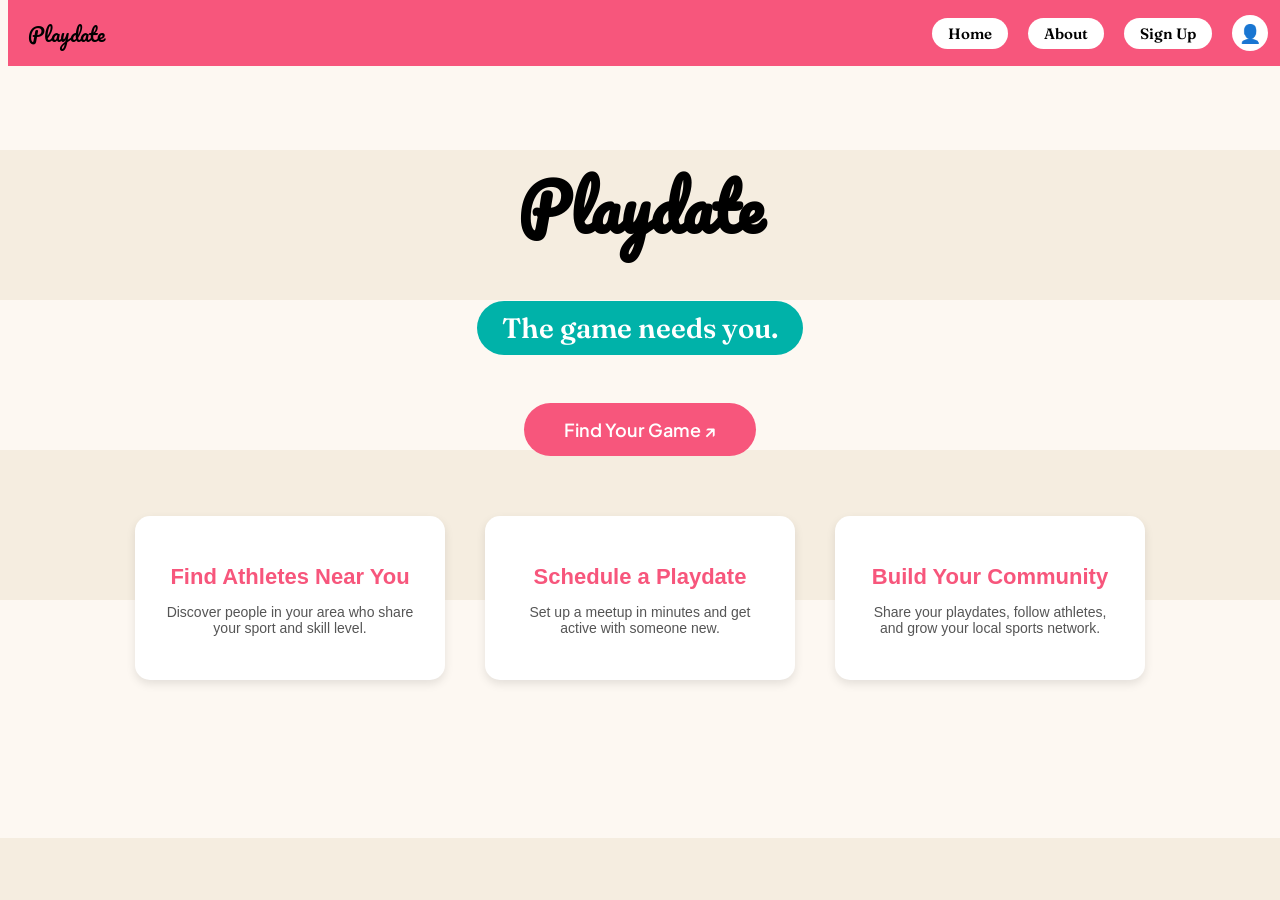
==== index.html @ 8d526f9e "profile icon now links to signup page across all pages" ====
<!DOCTYPE html>
<html lang="en">
<head>
    <meta charset="UTF-8">
    <meta name="viewport" content="width=device-width, initial-scale=1.0">
    <title>Playdate</title>
    <link rel="stylesheet" href="styles.css">
    <style>
        @media (max-width: 768px) {
            button {
                padding: 12px 30px;
                font-size: 16px;
            }
        }
    </style>
</head>
<body>
    <nav>
        <span onclick="window.location.href='index.html'" style="cursor: pointer;">Playdate</span>
        <a href="index.html">Home</a>
        <a href="about.html">About</a>
        <a href="signup.html">Sign Up</a>
        <a href="signup.html" class="profile-icon">👤</a>
    </nav>
    <h1>Playdate</h1>
    <p class="tagline">The game needs you.</p>
    <button onclick="window.location.href='athletes.html'">Find Your Game ↗</button>
    <div class="features">
        <div class="feature">
            <h2>Find Athletes Near You</h2>
            <p>Discover people in your area who share your sport and skill level.</p>
        </div>
        <div class="feature">
            <h2>Schedule a Playdate</h2>
            <p>Set up a meetup in minutes and get active with someone new.</p>
        </div>
        <div class="feature">
            <h2>Build Your Community</h2>
            <p>Share your playdates, follow athletes, and grow your local sports network.</p>
        </div>
    </div>
</body>
</html>
---- styles.css ----
@import url('https://fonts.googleapis.com/css2?family=Pacifico&family=Fraunces:wght@600&family=Plus+Jakarta+Sans:wght@600&display=swap');

body {
    background: repeating-linear-gradient(
        180deg,
        #fdf8f2 0px,
        #fdf8f2 150px,
        #f5ede0 150px,
        #f5ede0 300px
    );
    color: black;
    font-family: sans-serif;
    text-align: center;
    padding-top: 100px;
}

h1 {
    font-size: 64px;
    font-family: 'Pacifico', cursive;
    margin-bottom: 10px;
    color: #000000;
}

p {
    font-size: 24px;
}

.tagline {
    font-family: 'Fraunces', serif;
    font-weight: 600;
    font-size: 28px;
    color: white;
    background-color: #00B2A9;
    padding: 10px 25px;
    border-radius: 30px;
    display: inline-block;
}

button {
    display: block;
    margin: 20px auto 0 auto;
    background-color: #F7567C;
    color: white;
    border: none;
    padding: 15px 40px;
    font-size: 18px;
    font-family: 'Plus Jakarta Sans', sans-serif;
    font-weight: 600;
    border-radius: 30px;
    cursor: pointer;
}

button:hover {
    background-color: #e04570;
    cursor: pointer;
}

nav {
    position: fixed;
    top: 0;
    width: 100%;
    background-color: #F7567C;
    padding: 15px 20px;
    box-sizing: border-box;
    display: flex;
    gap: 20px;
    align-items: center;
}

nav span {
    font-family: 'Pacifico', cursive;
    font-weight: 400;
    font-size: 20px;
    color: black;
    margin-right: auto;
}

nav a {
    font-family: 'Fraunces', serif;
    font-weight: 600;
    color: black;
    text-decoration: none;
    font-size: 15px;
    background: white;
    padding: 6px 16px;
    border-radius: 20px;
}

nav a:hover {
    background: #ffe0e8;
}

nav a.profile-icon {
    width: 36px;
    height: 36px;
    border-radius: 50%;
    padding: 0;
    display: flex;
    align-items: center;
    justify-content: center;
    font-size: 18px;
}

nav a.profile-icon:hover {
    background: #ffe0e8;
}

.features {
    display: flex;
    justify-content: center;
    gap: 40px;
    margin-top: 60px;
    padding: 0 40px;
}

.feature {
    background-color: white;
    border-radius: 15px;
    padding: 30px;
    width: 250px;
    box-shadow: 0 4px 10px rgba(0,0,0,0.1);
}

.feature h2 {
    color: #F7567C;
    font-size: 22px;
    margin-bottom: 10px;
}

.feature p {
    color: #555555;
    font-size: 14px;
}

/* Mobile styles */
@media (max-width: 768px) {
    body {
        padding-top: 80px;
    }

    h1 {
        font-size: 42px;
    }

    p {
        font-size: 18px;
    }

    .tagline {
        font-size: 20px;
        padding: 8px 18px;
    }

    nav {
        gap: 8px;
        padding: 10px 12px;
    }

    nav a {
        font-size: 13px;
        padding: 5px 10px;
    }

    nav a.profile-icon {
        width: 30px;
        height: 30px;
        font-size: 15px;
    }

    .features {
        flex-direction: column;
        align-items: center;
        gap: 20px;
        margin-top: 40px;
        padding: 0 20px;
    }

    .feature {
        width: 100%;
        max-width: 340px;
    }
}
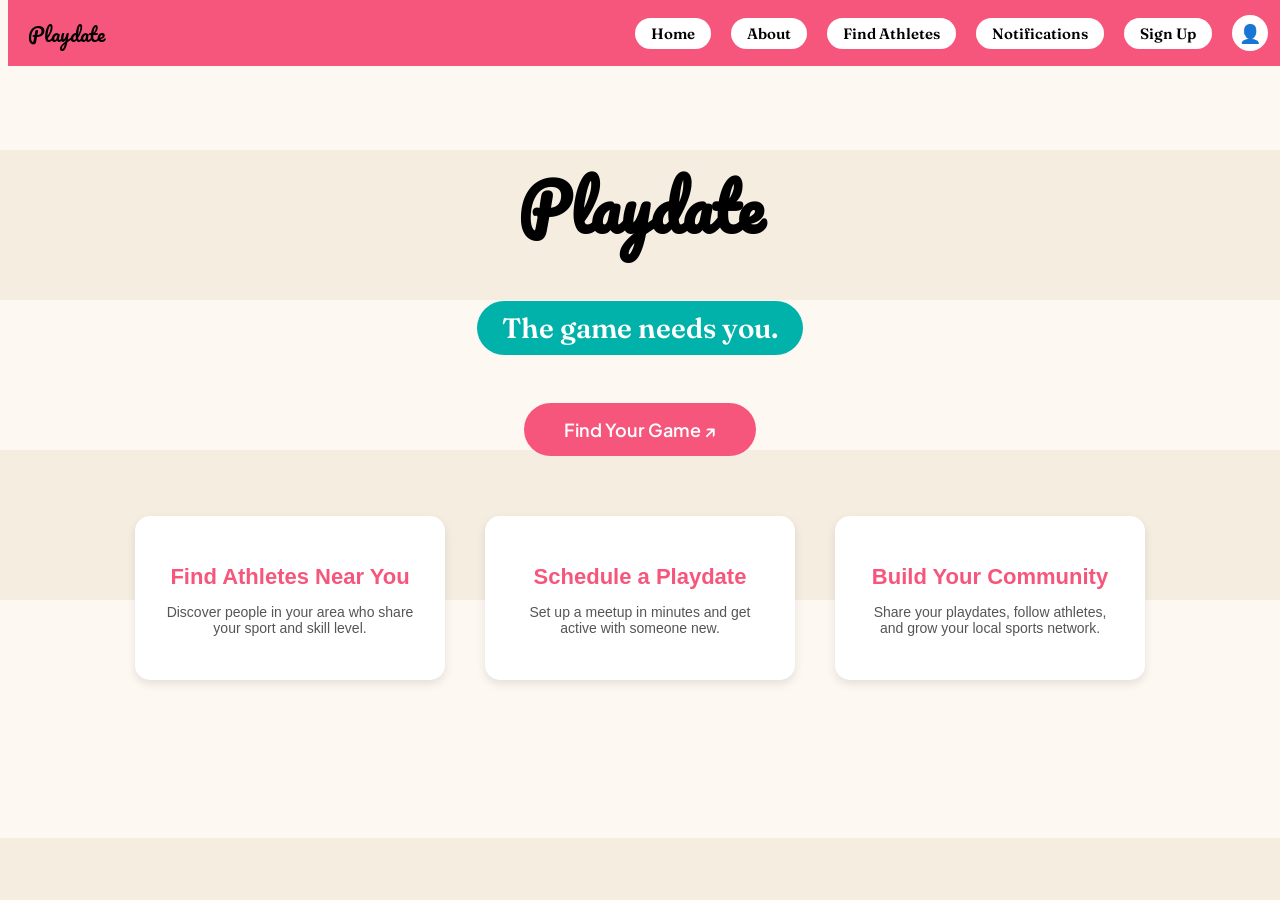
==== commit 46d57360: "Phase 4 complete — Playdate request flow, notifications page, self-marker button removed" ====
--- a/index.html
+++ b/index.html
@@ -17,10 +17,17 @@
 <body>
     <nav>
         <span onclick="window.location.href='index.html'" style="cursor: pointer;">Playdate</span>
-        <a href="index.html">Home</a>
-        <a href="about.html">About</a>
-        <a href="signup.html">Sign Up</a>
-        <a href="signup.html" class="profile-icon">👤</a>
+        <button class="hamburger" id="hamburger" onclick="document.getElementById('nav-links').classList.toggle('open');this.classList.toggle('open')" aria-label="Open menu">
+            <span></span><span></span><span></span>
+        </button>
+        <div class="nav-links" id="nav-links">
+            <a href="index.html">Home</a>
+            <a href="about.html">About</a>
+            <a href="athletes.html">Find Athletes</a>
+            <a href="notifications.html">Notifications</a>
+            <a href="signup.html">Sign Up</a>
+            <a href="profile.html" class="profile-icon">👤</a>
+        </div>
     </nav>
     <h1>Playdate</h1>
     <p class="tagline">The game needs you.</p>
--- a/styles.css
+++ b/styles.css
@@ -65,6 +65,7 @@
     display: flex;
     gap: 20px;
     align-items: center;
+    z-index: 1001;
 }
 
 nav span {
@@ -105,6 +106,39 @@
     background: #ffe0e8;
 }
 
+.nav-links {
+    display: flex;
+    align-items: center;
+    gap: 20px;
+}
+
+.hamburger {
+    display: none;
+    flex-direction: column;
+    justify-content: center;
+    gap: 5px;
+    background: transparent;
+    border: none;
+    padding: 4px;
+    margin: 0;
+    width: auto;
+    border-radius: 0;
+    cursor: pointer;
+}
+
+.hamburger span {
+    display: block;
+    width: 22px;
+    height: 2.5px;
+    background: white;
+    border-radius: 2px;
+    transition: transform 0.2s, opacity 0.2s;
+}
+
+.hamburger.open span:nth-child(1) { transform: translateY(7.5px) rotate(45deg); }
+.hamburger.open span:nth-child(2) { opacity: 0; }
+.hamburger.open span:nth-child(3) { transform: translateY(-7.5px) rotate(-45deg); }
+
 .features {
     display: flex;
     justify-content: center;
@@ -135,7 +169,7 @@
 /* Mobile styles */
 @media (max-width: 768px) {
     body {
-        padding-top: 80px;
+        padding-top: 55px;
     }
 
     h1 {
@@ -152,18 +186,41 @@
     }
 
     nav {
+        padding: 10px 16px;
+    }
+
+    .hamburger {
+        display: flex;
+    }
+
+    .nav-links {
+        display: none;
+        flex-direction: column;
+        align-items: stretch;
+        position: absolute;
+        top: 100%;
+        left: 0;
+        right: 0;
+        background: #F7567C;
+        padding: 10px 16px 16px;
         gap: 8px;
-        padding: 10px 12px;
-    }
-
-    nav a {
-        font-size: 13px;
-        padding: 5px 10px;
-    }
-
-    nav a.profile-icon {
-        width: 30px;
-        height: 30px;
+        box-shadow: 0 4px 12px rgba(0,0,0,0.15);
+    }
+
+    .nav-links.open {
+        display: flex;
+    }
+
+    .nav-links a {
+        text-align: center;
+        font-size: 15px;
+        padding: 10px 16px;
+    }
+
+    .nav-links a.profile-icon {
+        width: auto;
+        height: auto;
+        border-radius: 20px;
         font-size: 15px;
     }
 
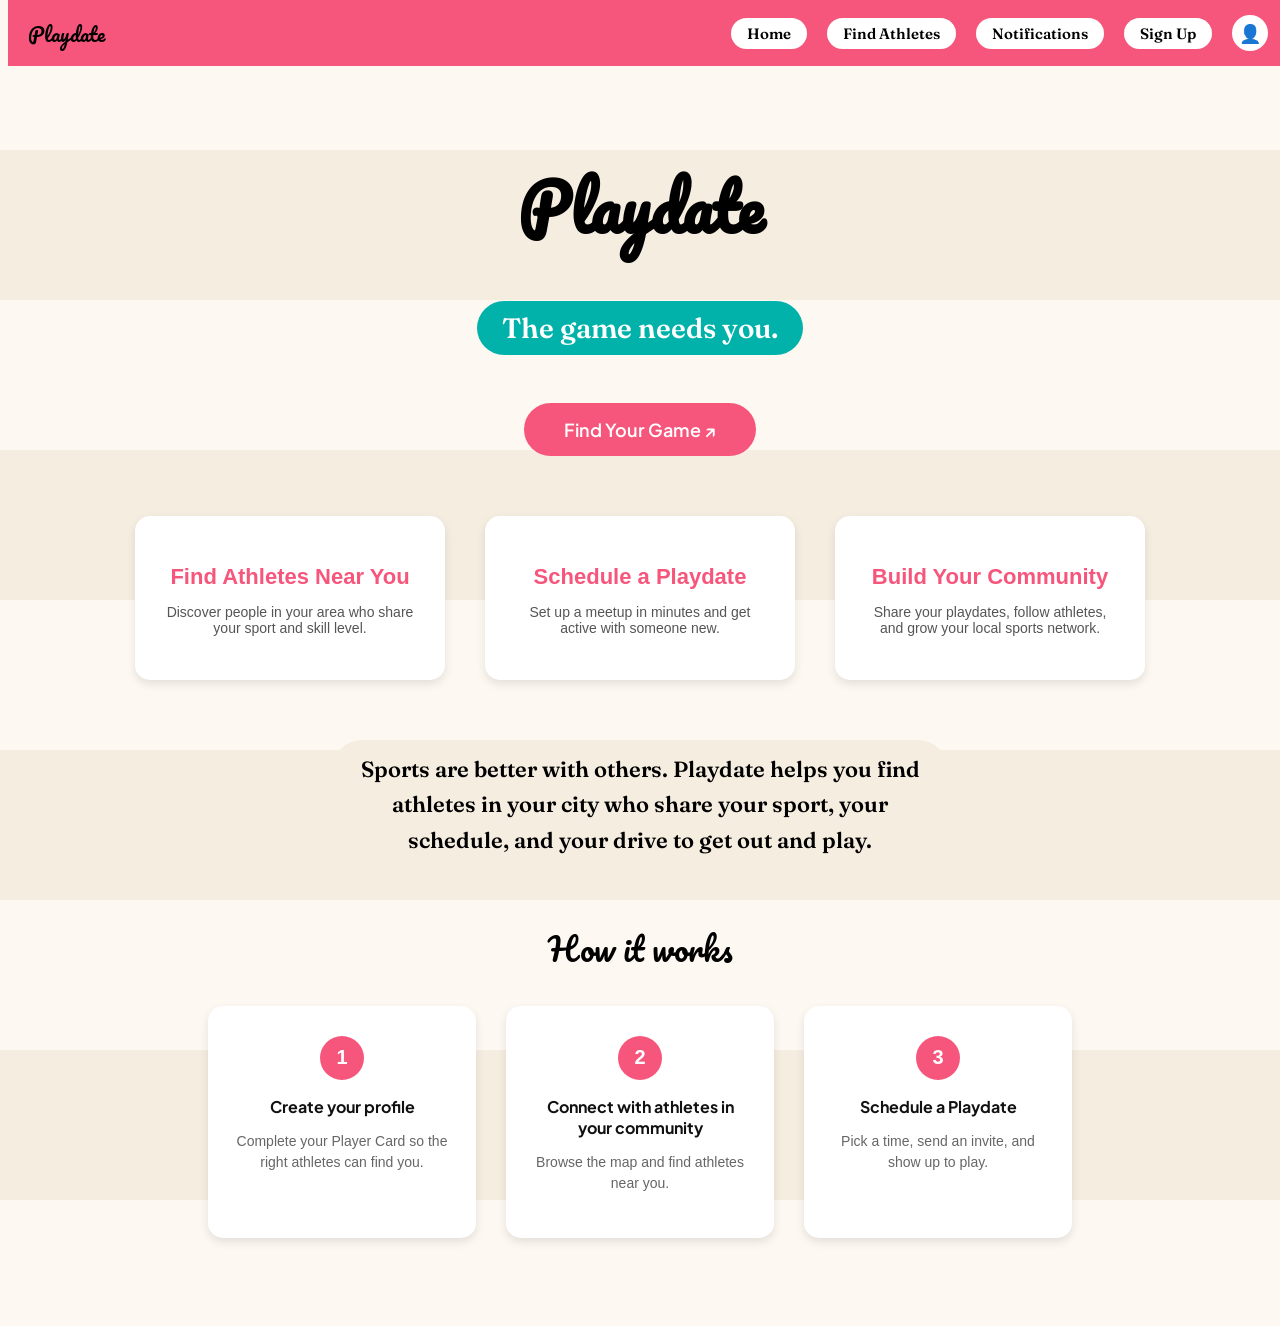
==== commit 6b679866: "Combined about and home pages, removed about.html, updated all nav links" ====
--- a/index.html
+++ b/index.html
@@ -6,10 +6,99 @@
     <title>Playdate</title>
     <link rel="stylesheet" href="styles.css">
     <style>
+        .mission {
+            font-family: 'Fraunces', serif;
+            font-weight: 600;
+            font-size: 22px;
+            color: #000;
+            background: #f5ede0;
+            display: inline-block;
+            padding: 12px 28px;
+            border-radius: 30px;
+            line-height: 1.6;
+            max-width: 560px;
+            margin: 60px auto 0;
+        }
+
+        .how-title {
+            font-family: 'Pacifico', cursive;
+            font-size: 32px;
+            color: #000;
+            margin: 50px 0 30px;
+        }
+
+        .steps {
+            display: flex;
+            justify-content: center;
+            gap: 30px;
+            padding: 0 40px 80px;
+            flex-wrap: wrap;
+        }
+
+        .step {
+            background: white;
+            border-radius: 15px;
+            padding: 30px 24px;
+            width: 220px;
+            text-align: center;
+            box-shadow: 0 4px 10px rgba(0,0,0,0.1);
+        }
+
+        .step-num {
+            width: 44px;
+            height: 44px;
+            border-radius: 50%;
+            background: #F7567C;
+            color: white;
+            font-weight: 700;
+            font-size: 20px;
+            display: flex;
+            align-items: center;
+            justify-content: center;
+            margin: 0 auto 14px;
+        }
+
+        .step h3 {
+            font-family: 'Plus Jakarta Sans', sans-serif;
+            font-size: 16px;
+            font-weight: 700;
+            color: #111;
+            margin-bottom: 8px;
+        }
+
+        .step p {
+            font-size: 14px;
+            color: #666;
+            line-height: 1.5;
+        }
+
         @media (max-width: 768px) {
             button {
                 padding: 12px 30px;
                 font-size: 16px;
+            }
+
+            .mission {
+                font-size: 18px;
+                padding: 10px 20px;
+                margin-top: 40px;
+            }
+
+            .how-title {
+                font-size: 26px;
+                margin: 36px 0 20px;
+            }
+
+            .steps {
+                flex-direction: column;
+                align-items: center;
+                padding: 0 20px 60px;
+                gap: 16px;
+            }
+
+            .step {
+                width: 100%;
+                max-width: 340px;
             }
         }
     </style>
@@ -22,7 +111,6 @@
         </button>
         <div class="nav-links" id="nav-links">
             <a href="index.html">Home</a>
-            <a href="about.html">About</a>
             <a href="athletes.html">Find Athletes</a>
             <a href="notifications.html">Notifications</a>
             <a href="signup.html">Sign Up</a>
@@ -46,5 +134,27 @@
             <p>Share your playdates, follow athletes, and grow your local sports network.</p>
         </div>
     </div>
+
+    <p class="mission">Sports are better with others. Playdate helps you find athletes in your city who share your sport, your schedule, and your drive to get out and play.</p>
+
+    <div class="how-title">How it works</div>
+
+    <div class="steps">
+        <div class="step">
+            <div class="step-num">1</div>
+            <h3>Create your profile</h3>
+            <p>Complete your Player Card so the right athletes can find you.</p>
+        </div>
+        <div class="step">
+            <div class="step-num">2</div>
+            <h3>Connect with athletes in your community</h3>
+            <p>Browse the map and find athletes near you.</p>
+        </div>
+        <div class="step">
+            <div class="step-num">3</div>
+            <h3>Schedule a Playdate</h3>
+            <p>Pick a time, send an invite, and show up to play.</p>
+        </div>
+    </div>
 </body>
 </html>
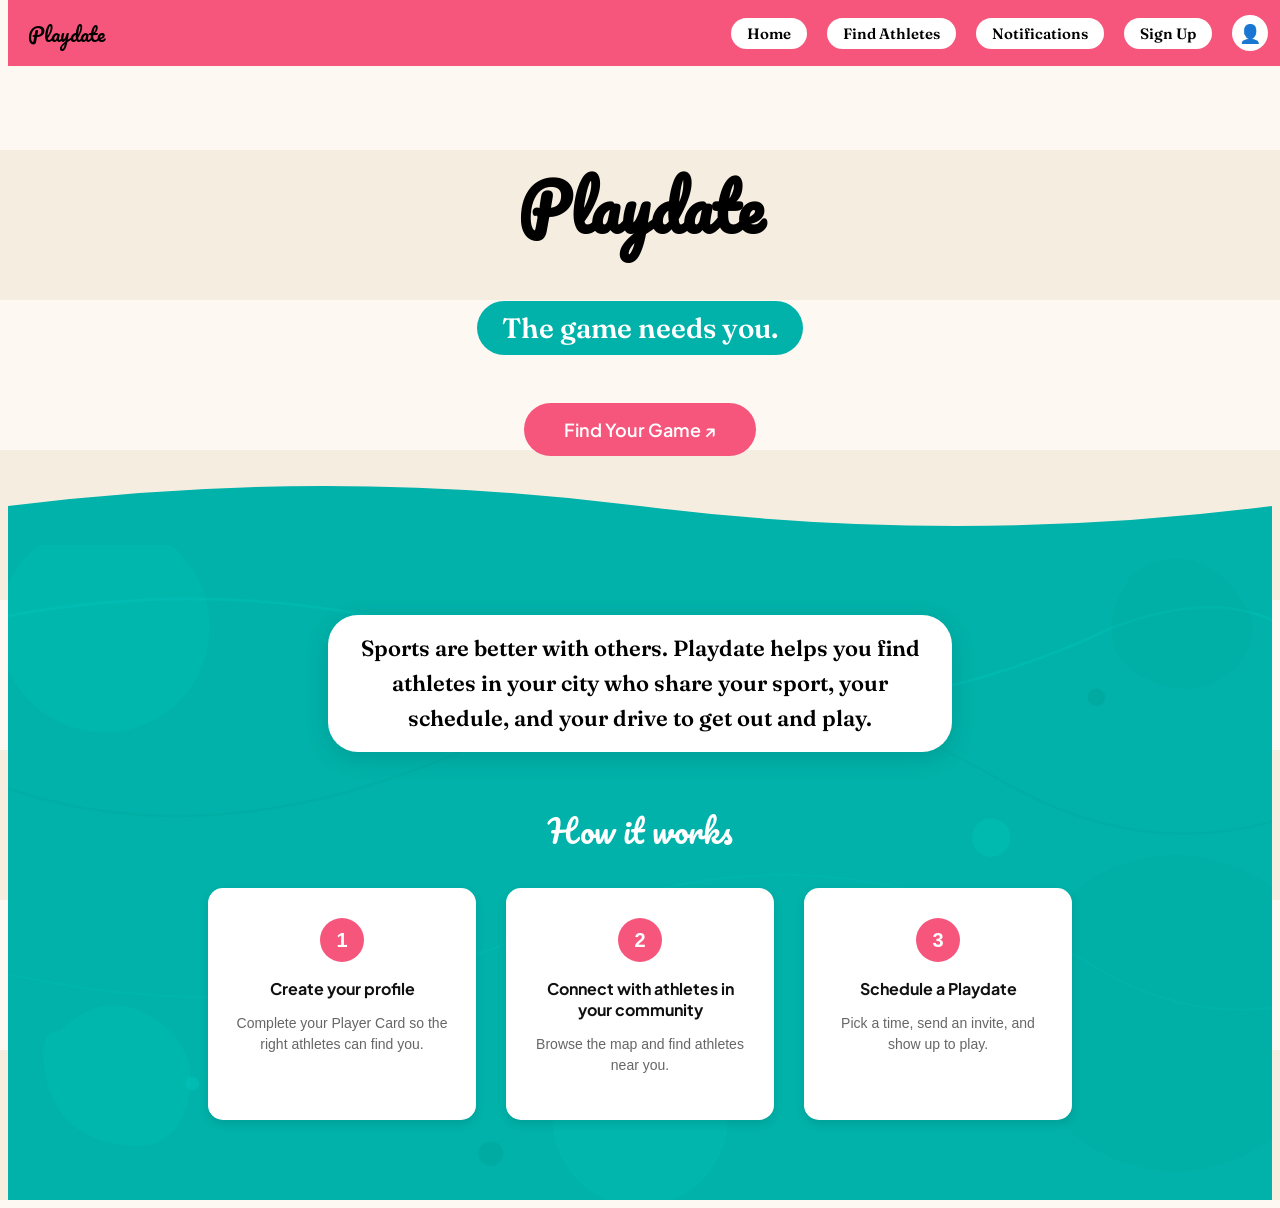
==== commit e0ae8aa6: "Home page redesign — removed feature bubbles, teal bottom section, wave divider, animated oval" ====
--- a/index.html
+++ b/index.html
@@ -11,20 +11,32 @@
             font-weight: 600;
             font-size: 22px;
             color: #000;
-            background: #f5ede0;
+            background: #ffffff;
             display: inline-block;
-            padding: 12px 28px;
+            padding: 16px 32px;
             border-radius: 30px;
             line-height: 1.6;
             max-width: 560px;
-            margin: 60px auto 0;
+            margin: 50px auto 0;
+            box-shadow: 0 6px 24px rgba(0,0,0,0.12);
+            transition: transform 0.3s ease, box-shadow 0.3s ease;
+            position: relative;
+            z-index: 1;
+            cursor: default;
+        }
+
+        .mission:hover {
+            transform: scale(1.03);
+            box-shadow: 0 10px 40px rgba(0, 178, 169, 0.4), 0 4px 16px rgba(247, 86, 124, 0.2);
         }
 
         .how-title {
             font-family: 'Pacifico', cursive;
             font-size: 32px;
-            color: #000;
+            color: #ffffff;
             margin: 50px 0 30px;
+            position: relative;
+            z-index: 1;
         }
 
         .steps {
@@ -33,6 +45,8 @@
             gap: 30px;
             padding: 0 40px 80px;
             flex-wrap: wrap;
+            position: relative;
+            z-index: 1;
         }
 
         .step {
@@ -72,6 +86,34 @@
             line-height: 1.5;
         }
 
+        .wave-divider {
+            display: block;
+            line-height: 0;
+            margin-bottom: -1px;
+        }
+
+        .wave-divider svg {
+            display: block;
+            width: 100%;
+            height: 90px;
+        }
+
+        .bottom-section {
+            background: #00B2A9;
+            position: relative;
+            overflow: hidden;
+            padding-top: 20px;
+        }
+
+        .teal-bg-pattern {
+            position: absolute;
+            top: 0;
+            left: 0;
+            width: 100%;
+            height: 100%;
+            pointer-events: none;
+        }
+
         @media (max-width: 768px) {
             button {
                 padding: 12px 30px;
@@ -80,7 +122,7 @@
 
             .mission {
                 font-size: 18px;
-                padding: 10px 20px;
+                padding: 12px 20px;
                 margin-top: 40px;
             }
 
@@ -99,6 +141,10 @@
             .step {
                 width: 100%;
                 max-width: 340px;
+            }
+
+            .wave-divider svg {
+                height: 60px;
             }
         }
     </style>
@@ -120,41 +166,52 @@
     <h1>Playdate</h1>
     <p class="tagline">The game needs you.</p>
     <button onclick="window.location.href='athletes.html'">Find Your Game ↗</button>
-    <div class="features">
-        <div class="feature">
-            <h2>Find Athletes Near You</h2>
-            <p>Discover people in your area who share your sport and skill level.</p>
+
+    <div class="wave-divider">
+        <svg xmlns="http://www.w3.org/2000/svg" viewBox="0 0 1440 90" preserveAspectRatio="none">
+            <path fill="#00B2A9" d="M0,50 Q360,10 720,50 Q1080,90 1440,50 L1440,90 L0,90 Z"/>
+        </svg>
+    </div>
+
+    <section class="bottom-section">
+        <svg class="teal-bg-pattern" xmlns="http://www.w3.org/2000/svg" viewBox="0 0 1440 800" preserveAspectRatio="xMidYMid slice" aria-hidden="true">
+            <circle cx="110" cy="120" r="120" fill="#00C9BF" opacity="0.22"/>
+            <circle cx="1330" cy="560" r="180" fill="#009E96" opacity="0.18"/>
+            <circle cx="720" cy="680" r="100" fill="#00C9BF" opacity="0.15"/>
+            <path d="M-60,120 Q280,40 600,160 Q920,280 1260,120 Q1420,60 1500,160" fill="none" stroke="#00C9BF" stroke-width="3" opacity="0.28"/>
+            <path d="M-60,280 Q200,400 520,260 Q840,120 1140,300 Q1320,400 1500,320" fill="none" stroke="#009E96" stroke-width="2.5" opacity="0.22"/>
+            <path d="M-60,500 Q300,600 620,460 Q940,320 1260,520 Q1380,580 1500,540" fill="none" stroke="#00C9BF" stroke-width="2" opacity="0.18"/>
+            <circle cx="310" cy="480" r="18" fill="#00C9BF" opacity="0.35"/>
+            <circle cx="890" cy="160" r="12" fill="#009E96" opacity="0.3"/>
+            <circle cx="1120" cy="360" r="22" fill="#00C9BF" opacity="0.28"/>
+            <circle cx="550" cy="720" r="14" fill="#009E96" opacity="0.35"/>
+            <circle cx="210" cy="640" r="8" fill="#00C9BF" opacity="0.4"/>
+            <circle cx="1240" cy="200" r="10" fill="#009E96" opacity="0.38"/>
+            <path d="M1280,60 Q1340,20 1390,70 Q1440,120 1400,165 Q1350,210 1290,175 Q1230,140 1280,60Z" fill="#009E96" opacity="0.18"/>
+            <path d="M60,580 Q110,530 165,565 Q220,600 205,660 Q190,720 130,710 Q60,700 45,640 Q30,580 60,580Z" fill="#00C9BF" opacity="0.22"/>
+        </svg>
+
+        <p class="mission">Sports are better with others. Playdate helps you find athletes in your city who share your sport, your schedule, and your drive to get out and play.</p>
+
+        <div class="how-title">How it works</div>
+
+        <div class="steps">
+            <div class="step">
+                <div class="step-num">1</div>
+                <h3>Create your profile</h3>
+                <p>Complete your Player Card so the right athletes can find you.</p>
+            </div>
+            <div class="step">
+                <div class="step-num">2</div>
+                <h3>Connect with athletes in your community</h3>
+                <p>Browse the map and find athletes near you.</p>
+            </div>
+            <div class="step">
+                <div class="step-num">3</div>
+                <h3>Schedule a Playdate</h3>
+                <p>Pick a time, send an invite, and show up to play.</p>
+            </div>
         </div>
-        <div class="feature">
-            <h2>Schedule a Playdate</h2>
-            <p>Set up a meetup in minutes and get active with someone new.</p>
-        </div>
-        <div class="feature">
-            <h2>Build Your Community</h2>
-            <p>Share your playdates, follow athletes, and grow your local sports network.</p>
-        </div>
-    </div>
-
-    <p class="mission">Sports are better with others. Playdate helps you find athletes in your city who share your sport, your schedule, and your drive to get out and play.</p>
-
-    <div class="how-title">How it works</div>
-
-    <div class="steps">
-        <div class="step">
-            <div class="step-num">1</div>
-            <h3>Create your profile</h3>
-            <p>Complete your Player Card so the right athletes can find you.</p>
-        </div>
-        <div class="step">
-            <div class="step-num">2</div>
-            <h3>Connect with athletes in your community</h3>
-            <p>Browse the map and find athletes near you.</p>
-        </div>
-        <div class="step">
-            <div class="step-num">3</div>
-            <h3>Schedule a Playdate</h3>
-            <p>Pick a time, send an invite, and show up to play.</p>
-        </div>
-    </div>
+    </section>
 </body>
-</html>+</html>
--- a/styles.css
+++ b/styles.css
@@ -139,33 +139,6 @@
 .hamburger.open span:nth-child(2) { opacity: 0; }
 .hamburger.open span:nth-child(3) { transform: translateY(-7.5px) rotate(-45deg); }
 
-.features {
-    display: flex;
-    justify-content: center;
-    gap: 40px;
-    margin-top: 60px;
-    padding: 0 40px;
-}
-
-.feature {
-    background-color: white;
-    border-radius: 15px;
-    padding: 30px;
-    width: 250px;
-    box-shadow: 0 4px 10px rgba(0,0,0,0.1);
-}
-
-.feature h2 {
-    color: #F7567C;
-    font-size: 22px;
-    margin-bottom: 10px;
-}
-
-.feature p {
-    color: #555555;
-    font-size: 14px;
-}
-
 /* Mobile styles */
 @media (max-width: 768px) {
     body {
@@ -224,16 +197,4 @@
         font-size: 15px;
     }
 
-    .features {
-        flex-direction: column;
-        align-items: center;
-        gap: 20px;
-        margin-top: 40px;
-        padding: 0 20px;
-    }
-
-    .feature {
-        width: 100%;
-        max-width: 340px;
-    }
 }
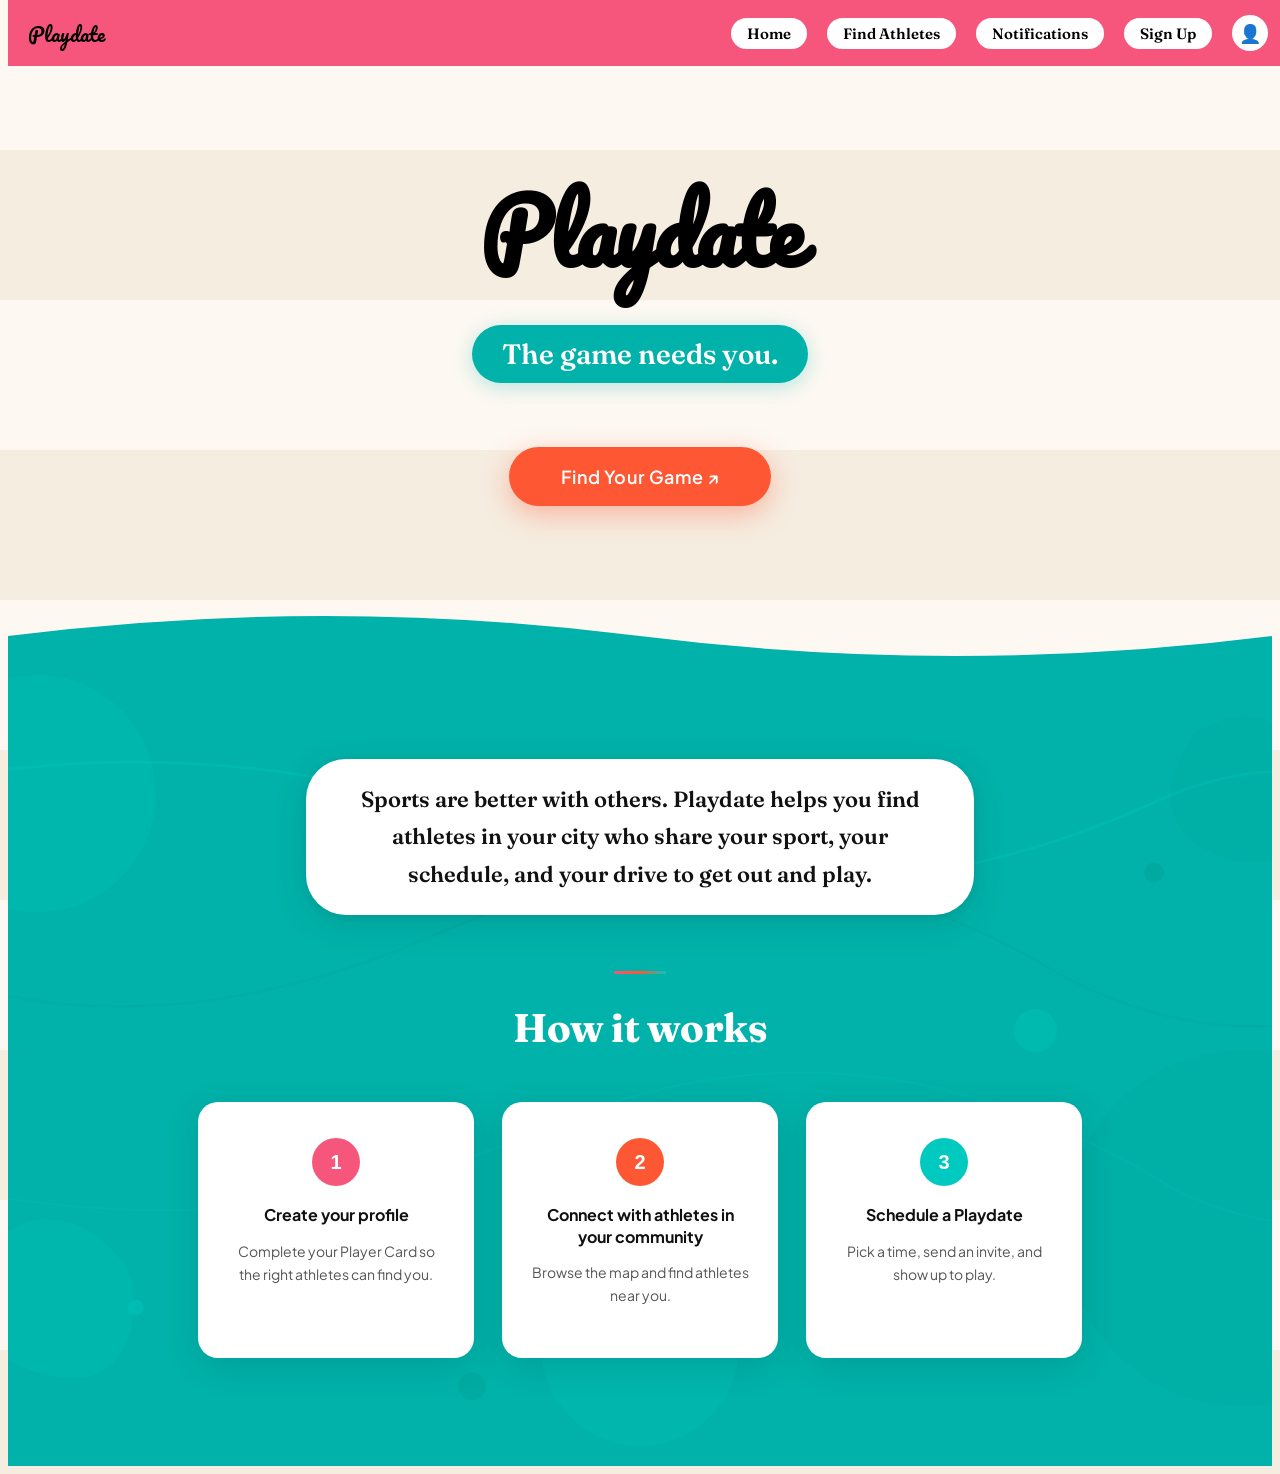
==== commit 36ce7053: "Phase 5 progress — home page polish, nav Sign Up hiding, edit profile UX" ====
--- a/index.html
+++ b/index.html
@@ -5,45 +5,123 @@
     <meta name="viewport" content="width=device-width, initial-scale=1.0">
     <title>Playdate</title>
     <link rel="stylesheet" href="styles.css">
+    <link href="https://fonts.googleapis.com/css2?family=Fraunces:ital,opsz,wght@0,9..144,600;0,9..144,700;0,9..144,900;1,9..144,600&family=Plus+Jakarta+Sans:wght@400;600;700&display=swap" rel="stylesheet">
     <style>
+        /* ── Hero overrides ─────────────────────────────────────────── */
+        body {
+            padding-top: 120px;
+        }
+
+        h1 {
+            font-size: 88px;
+            letter-spacing: -2px;
+            line-height: 1;
+            margin-bottom: 22px;
+        }
+
+        .tagline {
+            font-size: 28px;
+            padding: 12px 30px;
+            box-shadow: 0 4px 20px rgba(0, 178, 169, 0.28);
+        }
+
+        /* Coral-orange CTA — scoped to .hero-cta so hamburger is unaffected */
+        .hero-cta {
+            background: #FE5733;
+            padding: 18px 52px;
+            letter-spacing: 0.4px;
+            margin: 36px auto 80px;
+            box-shadow: 0 8px 28px rgba(254, 87, 51, 0.38);
+            transition: background 0.2s ease, box-shadow 0.2s ease, transform 0.15s ease;
+        }
+        .hero-cta:hover {
+            background: #e8481f;
+            box-shadow: 0 14px 36px rgba(254, 87, 51, 0.48);
+            transform: translateY(-2px);
+        }
+
+        /* ── Wave divider ───────────────────────────────────────────── */
+        .wave-divider {
+            display: block;
+            line-height: 0;
+            margin-bottom: -1px;
+        }
+        .wave-divider svg {
+            display: block;
+            width: 100%;
+            height: 90px;
+        }
+
+        /* ── Bottom teal section ────────────────────────────────────── */
+        .bottom-section {
+            background: #00B2A9;
+            position: relative;
+            overflow: hidden;
+            padding-top: 20px;
+        }
+        .teal-bg-pattern {
+            position: absolute;
+            top: 0;
+            left: 0;
+            width: 100%;
+            height: 100%;
+            pointer-events: none;
+        }
+
+        /* ── Mission oval ───────────────────────────────────────────── */
         .mission {
             font-family: 'Fraunces', serif;
             font-weight: 600;
             font-size: 22px;
-            color: #000;
+            color: #111;
             background: #ffffff;
             display: inline-block;
-            padding: 16px 32px;
-            border-radius: 30px;
-            line-height: 1.6;
-            max-width: 560px;
-            margin: 50px auto 0;
-            box-shadow: 0 6px 24px rgba(0,0,0,0.12);
+            padding: 22px 44px;
+            border-radius: 40px;
+            line-height: 1.7;
+            max-width: 580px;
+            margin: 64px auto 0;
+            box-shadow: 0 8px 36px rgba(0,0,0,0.10), 0 2px 8px rgba(0,0,0,0.06);
             transition: transform 0.3s ease, box-shadow 0.3s ease;
             position: relative;
             z-index: 1;
             cursor: default;
         }
-
         .mission:hover {
             transform: scale(1.03);
-            box-shadow: 0 10px 40px rgba(0, 178, 169, 0.4), 0 4px 16px rgba(247, 86, 124, 0.2);
-        }
-
+            box-shadow: 0 14px 52px rgba(0, 178, 169, 0.38), 0 4px 16px rgba(247, 86, 124, 0.18);
+        }
+
+        /* ── Tricolor section divider ───────────────────────────────── */
+        .section-divider {
+            width: 52px;
+            height: 3px;
+            background: linear-gradient(90deg, #F7567C 0%, #FE5733 50%, #00C9BF 100%);
+            border-radius: 2px;
+            margin: 56px auto 0;
+            position: relative;
+            z-index: 1;
+        }
+
+        /* ── "How it works" heading ─────────────────────────────────── */
         .how-title {
-            font-family: 'Pacifico', cursive;
-            font-size: 32px;
+            font-family: 'Fraunces', serif;
+            font-weight: 700;
+            font-size: 40px;
             color: #ffffff;
-            margin: 50px 0 30px;
-            position: relative;
-            z-index: 1;
-        }
-
+            margin: 32px 0 52px;
+            letter-spacing: -0.5px;
+            line-height: 1.1;
+            position: relative;
+            z-index: 1;
+        }
+
+        /* ── Step cards ─────────────────────────────────────────────── */
         .steps {
             display: flex;
             justify-content: center;
-            gap: 30px;
-            padding: 0 40px 80px;
+            gap: 28px;
+            padding: 0 40px 108px;
             flex-wrap: wrap;
             position: relative;
             z-index: 1;
@@ -51,16 +129,16 @@
 
         .step {
             background: white;
-            border-radius: 15px;
-            padding: 30px 24px;
+            border-radius: 20px;
+            padding: 36px 28px;
             width: 220px;
             text-align: center;
-            box-shadow: 0 4px 10px rgba(0,0,0,0.1);
+            box-shadow: 0 8px 36px rgba(0,0,0,0.11);
         }
 
         .step-num {
-            width: 44px;
-            height: 44px;
+            width: 48px;
+            height: 48px;
             border-radius: 50%;
             background: #F7567C;
             color: white;
@@ -69,7 +147,7 @@
             display: flex;
             align-items: center;
             justify-content: center;
-            margin: 0 auto 14px;
+            margin: 0 auto 18px;
         }
 
         .step h3 {
@@ -77,75 +155,43 @@
             font-size: 16px;
             font-weight: 700;
             color: #111;
-            margin-bottom: 8px;
+            margin-bottom: 10px;
+            line-height: 1.35;
         }
 
         .step p {
+            font-family: 'Plus Jakarta Sans', sans-serif;
             font-size: 14px;
-            color: #666;
-            line-height: 1.5;
-        }
-
-        .wave-divider {
-            display: block;
-            line-height: 0;
-            margin-bottom: -1px;
-        }
-
-        .wave-divider svg {
-            display: block;
-            width: 100%;
-            height: 90px;
-        }
-
-        .bottom-section {
-            background: #00B2A9;
-            position: relative;
-            overflow: hidden;
-            padding-top: 20px;
-        }
-
-        .teal-bg-pattern {
-            position: absolute;
-            top: 0;
-            left: 0;
-            width: 100%;
-            height: 100%;
-            pointer-events: none;
-        }
-
+            color: #555;
+            line-height: 1.65;
+        }
+
+        /* ── Responsive ─────────────────────────────────────────────── */
         @media (max-width: 768px) {
-            button {
-                padding: 12px 30px;
-                font-size: 16px;
-            }
-
-            .mission {
-                font-size: 18px;
-                padding: 12px 20px;
-                margin-top: 40px;
-            }
-
-            .how-title {
-                font-size: 26px;
-                margin: 36px 0 20px;
-            }
+            body { padding-top: 72px; }
+
+            h1 { font-size: 54px; letter-spacing: -1px; margin-bottom: 16px; }
+
+            .tagline { font-size: 20px; padding: 10px 22px; }
+
+            .hero-cta { padding: 14px 36px; font-size: 16px; margin: 28px auto 56px; }
+
+            .mission { font-size: 18px; padding: 18px 24px; margin-top: 44px; border-radius: 28px; }
+
+            .section-divider { margin-top: 44px; }
+
+            .how-title { font-size: 30px; margin: 28px 0 36px; }
 
             .steps {
                 flex-direction: column;
                 align-items: center;
-                padding: 0 20px 60px;
+                padding: 0 20px 72px;
                 gap: 16px;
             }
 
-            .step {
-                width: 100%;
-                max-width: 340px;
-            }
-
-            .wave-divider svg {
-                height: 60px;
-            }
+            .step { width: 100%; max-width: 340px; }
+
+            .wave-divider svg { height: 60px; }
         }
     </style>
 </head>
@@ -159,13 +205,14 @@
             <a href="index.html">Home</a>
             <a href="athletes.html">Find Athletes</a>
             <a href="notifications.html">Notifications</a>
-            <a href="signup.html">Sign Up</a>
+            <a href="signup.html" id="nav-signup">Sign Up</a>
             <a href="profile.html" class="profile-icon">👤</a>
         </div>
     </nav>
+    <script>if(localStorage.getItem('playdateUser')){document.getElementById('nav-signup').style.display='none';}</script>
     <h1>Playdate</h1>
     <p class="tagline">The game needs you.</p>
-    <button onclick="window.location.href='athletes.html'">Find Your Game ↗</button>
+    <button class="hero-cta" onclick="window.location.href='athletes.html'">Find Your Game ↗</button>
 
     <div class="wave-divider">
         <svg xmlns="http://www.w3.org/2000/svg" viewBox="0 0 1440 90" preserveAspectRatio="none">
@@ -193,6 +240,8 @@
 
         <p class="mission">Sports are better with others. Playdate helps you find athletes in your city who share your sport, your schedule, and your drive to get out and play.</p>
 
+        <div class="section-divider" aria-hidden="true"></div>
+
         <div class="how-title">How it works</div>
 
         <div class="steps">
@@ -202,12 +251,12 @@
                 <p>Complete your Player Card so the right athletes can find you.</p>
             </div>
             <div class="step">
-                <div class="step-num">2</div>
+                <div class="step-num" style="background:#FE5733">2</div>
                 <h3>Connect with athletes in your community</h3>
                 <p>Browse the map and find athletes near you.</p>
             </div>
             <div class="step">
-                <div class="step-num">3</div>
+                <div class="step-num" style="background:#00C9BF">3</div>
                 <h3>Schedule a Playdate</h3>
                 <p>Pick a time, send an invite, and show up to play.</p>
             </div>
